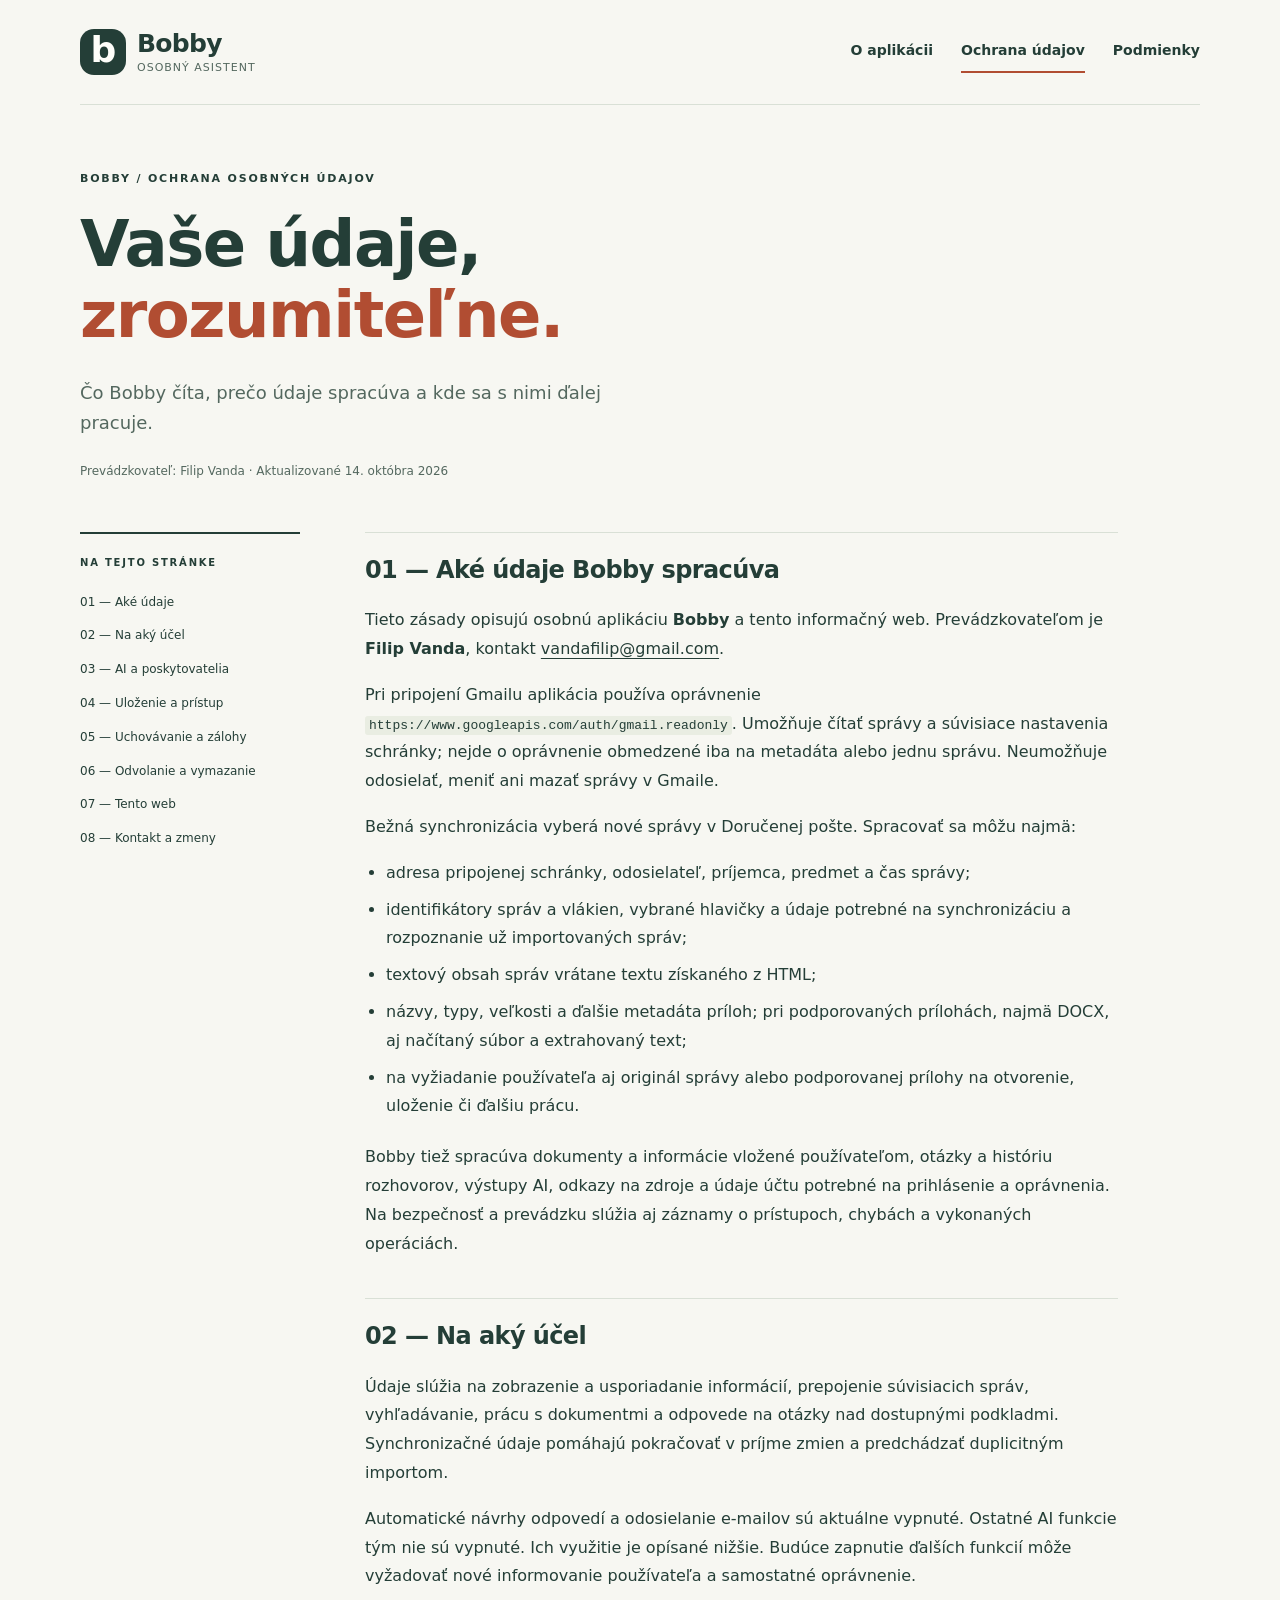
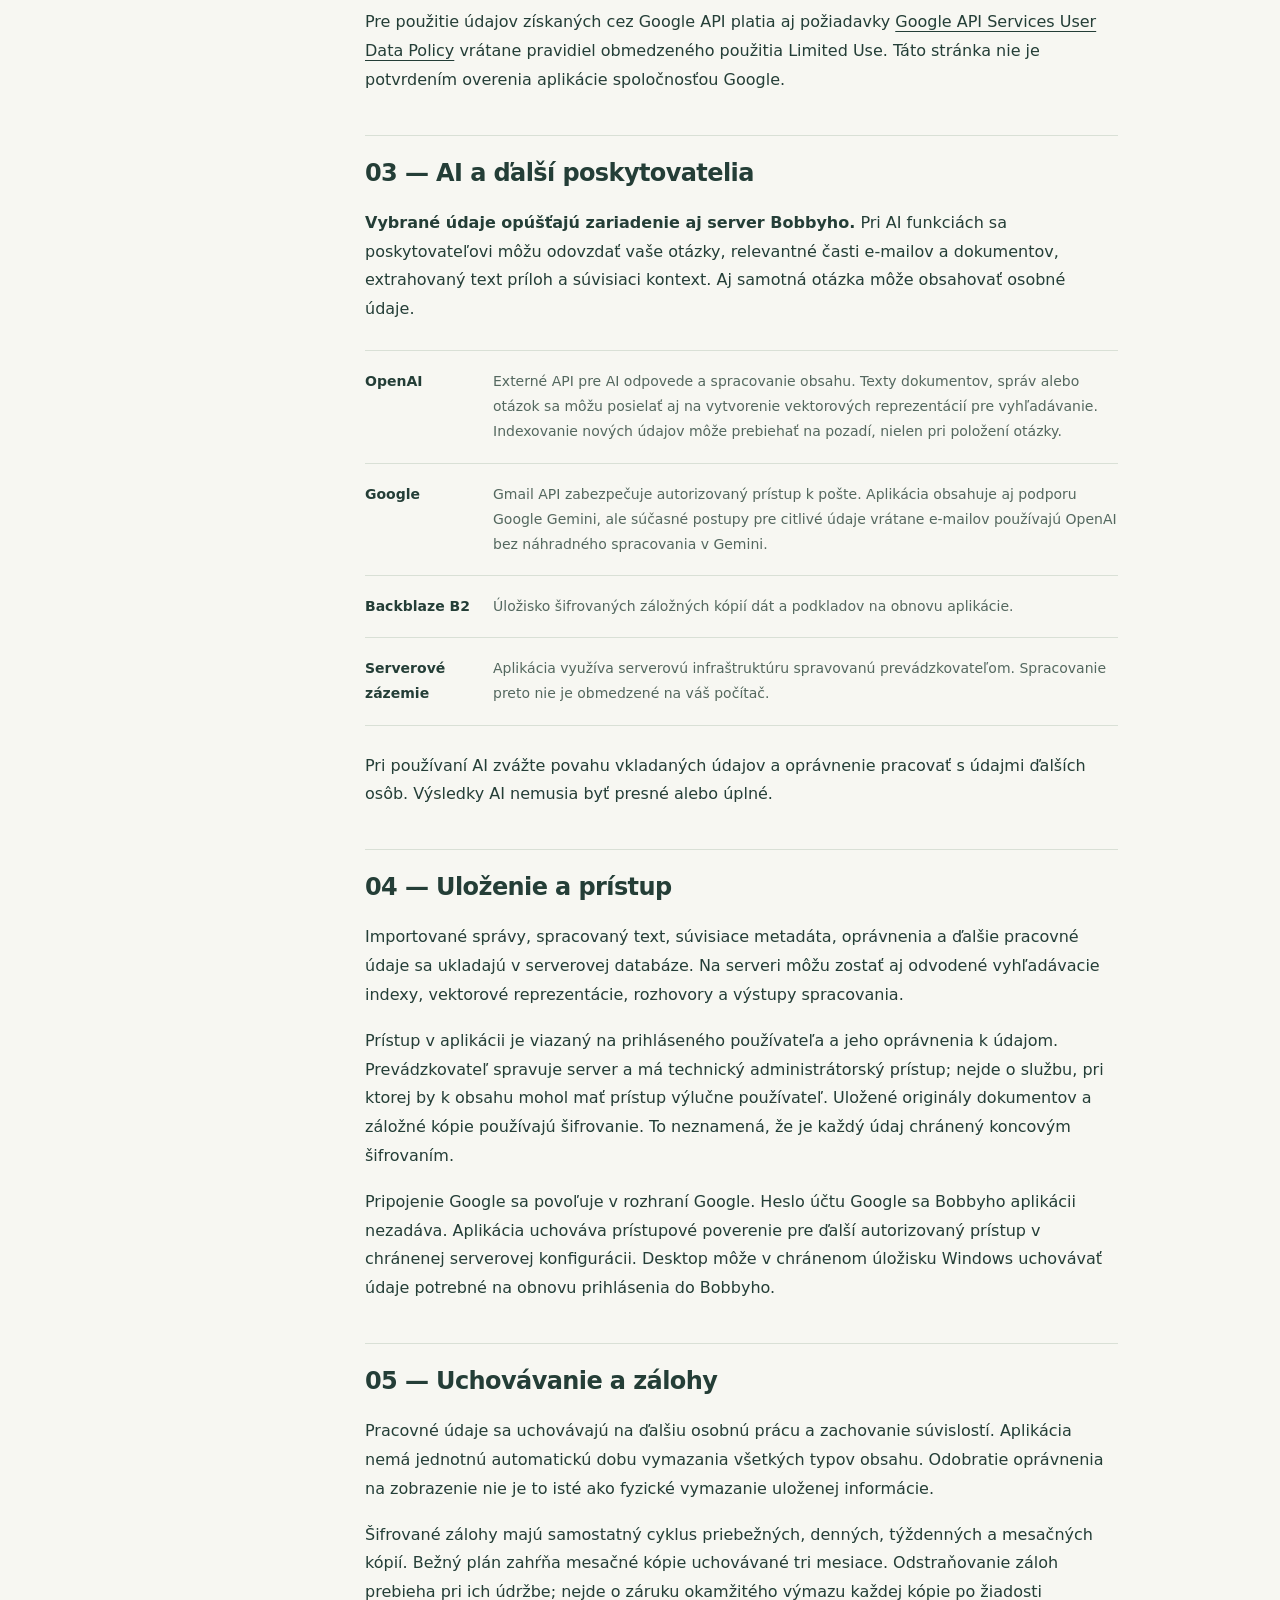
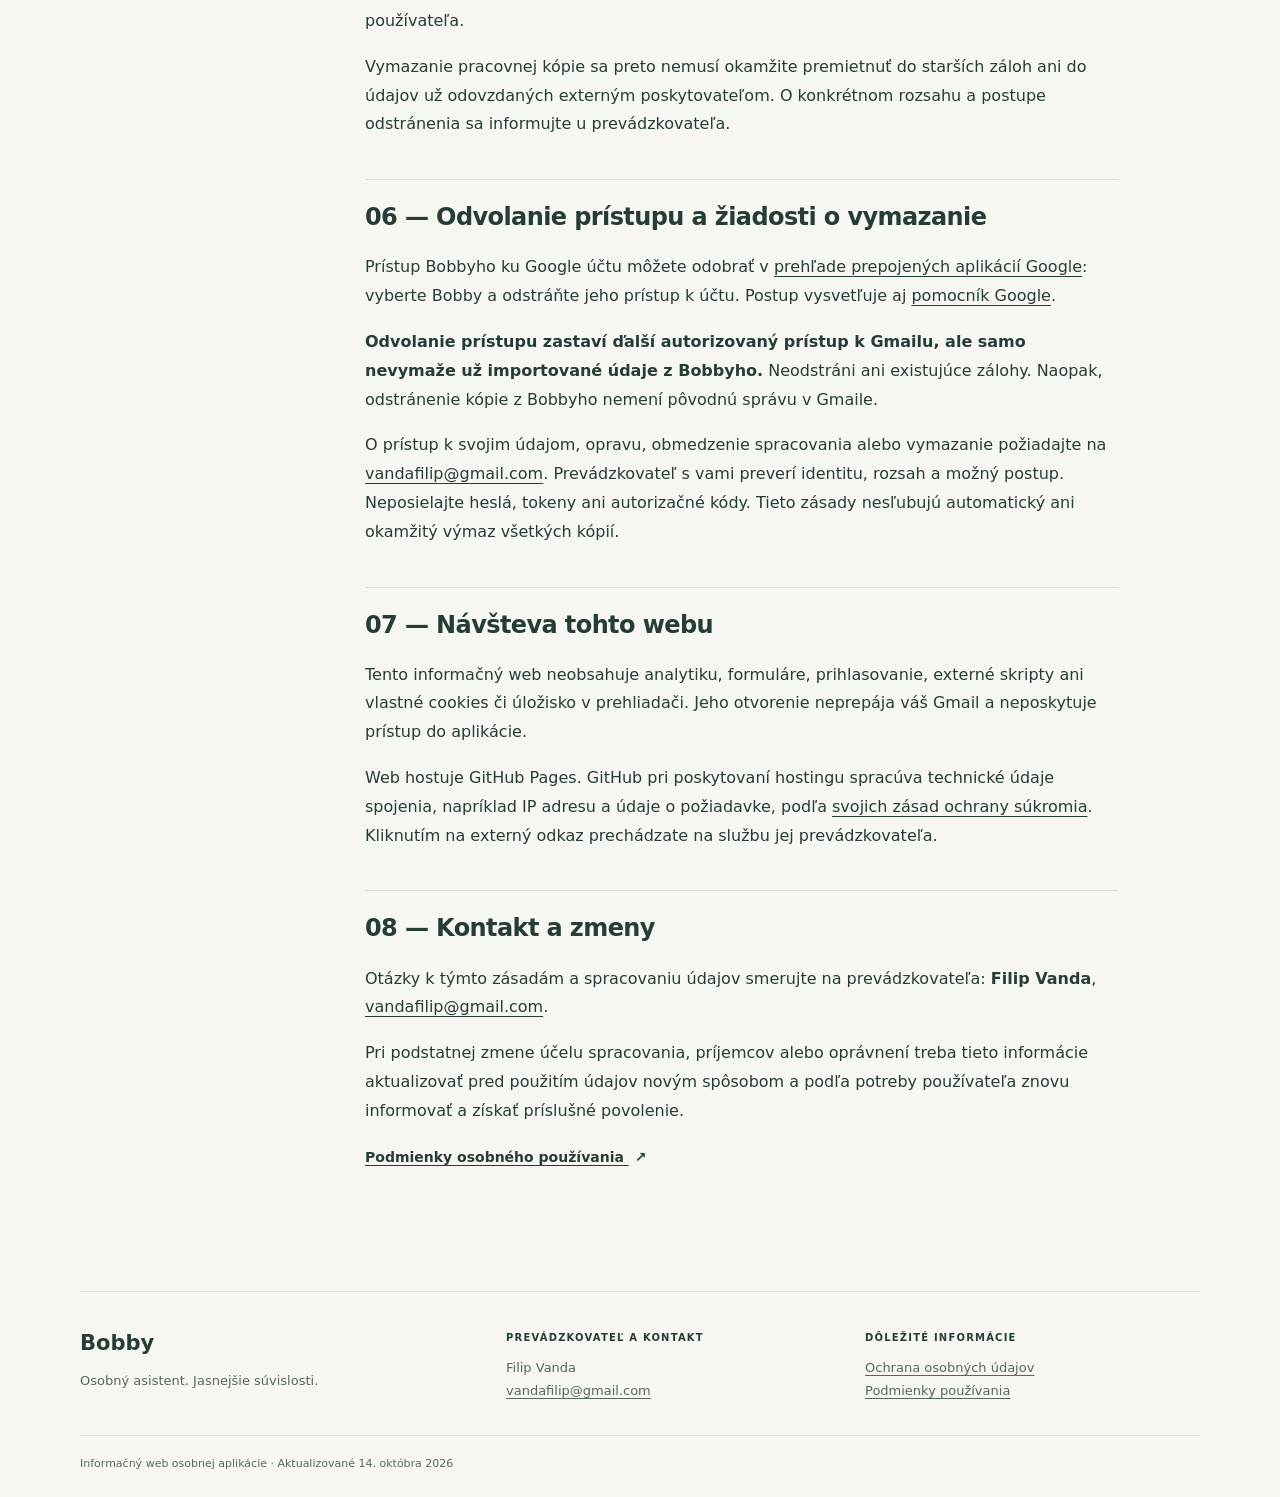
==== privacy.html @ 65a16645 "Add Bobby public information, privacy and personal-use pages" ====
<!doctype html>
<html lang="sk">
<head>
  <meta charset="utf-8">
  <meta name="viewport" content="width=device-width, initial-scale=1">
  <meta name="description" content="Ako Bobby číta Gmail, spracúva obsah a prílohy, využíva AI, ukladá údaje a zálohy a ako možno odvolať prístup alebo požiadať o vymazanie.">
  <meta name="color-scheme" content="light">
  <title>Ochrana osobných údajov | Bobby</title>
  <link rel="canonical" href="https://vandafilip-afk.github.io/privacy.html">
  <link rel="icon" href="data:image/svg+xml,%3Csvg xmlns='http://www.w3.org/2000/svg' viewBox='0 0 64 64'%3E%3Crect width='64' height='64' rx='18' fill='%23263e38'/%3E%3Ctext x='32' y='46' text-anchor='middle' font-family='sans-serif' font-size='44' font-weight='700' fill='%23fff'%3Eb%3C/text%3E%3C/svg%3E">
  <link rel="stylesheet" href="styles.css">
</head>
<body>
  <a class="skip-link" href="#main">Prejsť na obsah</a>
  <header class="site-header wrap">
    <a class="brand" href="index.html" aria-label="Bobby – úvodná stránka"><span class="brand-mark" aria-hidden="true">b</span><span>Bobby<span class="brand-caption">osobný asistent</span></span></a>
    <nav aria-label="Hlavná navigácia"><a href="index.html">O aplikácii</a><a href="privacy.html" aria-current="page">Ochrana údajov</a><a href="terms.html">Podmienky</a></nav>
  </header>
  <main id="main" class="wrap document-main" tabindex="-1">
    <header class="document-header"><p class="eyebrow">Bobby / Ochrana osobných údajov</p><h1>Vaše údaje,<br><span>zrozumiteľne.</span></h1><p class="lead">Čo Bobby číta, prečo údaje spracúva a kde sa s nimi ďalej pracuje.</p><p class="document-meta">Prevádzkovateľ: Filip Vanda · Aktualizované <time datetime="2026-10-14">14. októbra 2026</time></p></header>
    <div class="document-layout">
      <nav class="contents" aria-label="Obsah zásad"><p class="eyebrow">Na tejto stránke</p><a href="#rozsah">01 — Aké údaje</a><a href="#ucel">02 — Na aký účel</a><a href="#ai">03 — AI a poskytovatelia</a><a href="#ulozenie">04 — Uloženie a prístup</a><a href="#uchovavanie">05 — Uchovávanie a zálohy</a><a href="#kontrola">06 — Odvolanie a vymazanie</a><a href="#web">07 — Tento web</a><a href="#kontakt">08 — Kontakt a zmeny</a></nav>
      <div class="document-body">
        <section id="rozsah"><h2>01 — Aké údaje Bobby spracúva</h2><p>Tieto zásady opisujú osobnú aplikáciu <strong>Bobby</strong> a tento informačný web. Prevádzkovateľom je <strong>Filip Vanda</strong>, kontakt <a href="mailto:vandafilip@gmail.com">vandafilip@gmail.com</a>.</p><p>Pri pripojení Gmailu aplikácia používa oprávnenie <code>https://www.googleapis.com/auth/gmail.readonly</code>. Umožňuje čítať správy a súvisiace nastavenia schránky; nejde o oprávnenie obmedzené iba na metadáta alebo jednu správu. Neumožňuje odosielať, meniť ani mazať správy v Gmaile.</p><p>Bežná synchronizácia vyberá nové správy v Doručenej pošte. Spracovať sa môžu najmä:</p><ul><li>adresa pripojenej schránky, odosielateľ, príjemca, predmet a čas správy;</li><li>identifikátory správ a vlákien, vybrané hlavičky a údaje potrebné na synchronizáciu a rozpoznanie už importovaných správ;</li><li>textový obsah správ vrátane textu získaného z HTML;</li><li>názvy, typy, veľkosti a ďalšie metadáta príloh; pri podporovaných prílohách, najmä DOCX, aj načítaný súbor a extrahovaný text;</li><li>na vyžiadanie používateľa aj originál správy alebo podporovanej prílohy na otvorenie, uloženie či ďalšiu prácu.</li></ul><p>Bobby tiež spracúva dokumenty a informácie vložené používateľom, otázky a históriu rozhovorov, výstupy AI, odkazy na zdroje a údaje účtu potrebné na prihlásenie a oprávnenia. Na bezpečnosť a prevádzku slúžia aj záznamy o prístupoch, chybách a vykonaných operáciách.</p></section>
        <section id="ucel"><h2>02 — Na aký účel</h2><p>Údaje slúžia na zobrazenie a usporiadanie informácií, prepojenie súvisiacich správ, vyhľadávanie, prácu s dokumentmi a odpovede na otázky nad dostupnými podkladmi. Synchronizačné údaje pomáhajú pokračovať v príjme zmien a predchádzať duplicitným importom.</p><p>Automatické návrhy odpovedí a odosielanie e-mailov sú aktuálne vypnuté. Ostatné AI funkcie tým nie sú vypnuté. Ich využitie je opísané nižšie. Budúce zapnutie ďalších funkcií môže vyžadovať nové informovanie používateľa a samostatné oprávnenie.</p><p>Pre použitie údajov získaných cez Google API platia aj požiadavky <a href="https://developers.google.com/terms/api-services-user-data-policy">Google API Services User Data Policy</a> vrátane pravidiel obmedzeného použitia <span lang="en">Limited Use</span>. Táto stránka nie je potvrdením overenia aplikácie spoločnosťou Google.</p></section>
        <section id="ai"><h2>03 — AI a ďalší poskytovatelia</h2><p><strong>Vybrané údaje opúšťajú zariadenie aj server Bobbyho.</strong> Pri AI funkciách sa poskytovateľovi môžu odovzdať vaše otázky, relevantné časti e-mailov a dokumentov, extrahovaný text príloh a súvisiaci kontext. Aj samotná otázka môže obsahovať osobné údaje.</p><dl class="provider-list"><div><dt>OpenAI</dt><dd>Externé API pre AI odpovede a spracovanie obsahu. Texty dokumentov, správ alebo otázok sa môžu posielať aj na vytvorenie vektorových reprezentácií pre vyhľadávanie. Indexovanie nových údajov môže prebiehať na pozadí, nielen pri položení otázky.</dd></div><div><dt>Google</dt><dd>Gmail API zabezpečuje autorizovaný prístup k pošte. Aplikácia obsahuje aj podporu Google Gemini, ale súčasné postupy pre citlivé údaje vrátane e-mailov používajú OpenAI bez náhradného spracovania v Gemini.</dd></div><div><dt>Backblaze B2</dt><dd>Úložisko šifrovaných záložných kópií dát a podkladov na obnovu aplikácie.</dd></div><div><dt>Serverové zázemie</dt><dd>Aplikácia využíva serverovú infraštruktúru spravovanú prevádzkovateľom. Spracovanie preto nie je obmedzené na váš počítač.</dd></div></dl><p>Pri používaní AI zvážte povahu vkladaných údajov a oprávnenie pracovať s údajmi ďalších osôb. Výsledky AI nemusia byť presné alebo úplné.</p></section>
        <section id="ulozenie"><h2>04 — Uloženie a prístup</h2><p>Importované správy, spracovaný text, súvisiace metadáta, oprávnenia a ďalšie pracovné údaje sa ukladajú v serverovej databáze. Na serveri môžu zostať aj odvodené vyhľadávacie indexy, vektorové reprezentácie, rozhovory a výstupy spracovania.</p><p>Prístup v aplikácii je viazaný na prihláseného používateľa a jeho oprávnenia k údajom. Prevádzkovateľ spravuje server a má technický administrátorský prístup; nejde o službu, pri ktorej by k obsahu mohol mať prístup výlučne používateľ. Uložené originály dokumentov a záložné kópie používajú šifrovanie. To neznamená, že je každý údaj chránený koncovým šifrovaním.</p><p>Pripojenie Google sa povoľuje v rozhraní Google. Heslo účtu Google sa Bobbyho aplikácii nezadáva. Aplikácia uchováva prístupové poverenie pre ďalší autorizovaný prístup v chránenej serverovej konfigurácii. Desktop môže v chránenom úložisku Windows uchovávať údaje potrebné na obnovu prihlásenia do Bobbyho.</p></section>
        <section id="uchovavanie"><h2>05 — Uchovávanie a zálohy</h2><p>Pracovné údaje sa uchovávajú na ďalšiu osobnú prácu a zachovanie súvislostí. Aplikácia nemá jednotnú automatickú dobu vymazania všetkých typov obsahu. Odobratie oprávnenia na zobrazenie nie je to isté ako fyzické vymazanie uloženej informácie.</p><p>Šifrované zálohy majú samostatný cyklus priebežných, denných, týždenných a mesačných kópií. Bežný plán zahŕňa mesačné kópie uchovávané tri mesiace. Odstraňovanie záloh prebieha pri ich údržbe; nejde o záruku okamžitého výmazu každej kópie po žiadosti používateľa.</p><p>Vymazanie pracovnej kópie sa preto nemusí okamžite premietnuť do starších záloh ani do údajov už odovzdaných externým poskytovateľom. O konkrétnom rozsahu a postupe odstránenia sa informujte u prevádzkovateľa.</p></section>
        <section id="kontrola"><h2>06 — Odvolanie prístupu a žiadosti o vymazanie</h2><p>Prístup Bobbyho ku Google účtu môžete odobrať v <a href="https://myaccount.google.com/connections">prehľade prepojených aplikácií Google</a>: vyberte Bobby a odstráňte jeho prístup k účtu. Postup vysvetľuje aj <a href="https://support.google.com/accounts/answer/13533235?hl=sk">pomocník Google</a>.</p><p><strong>Odvolanie prístupu zastaví ďalší autorizovaný prístup k Gmailu, ale samo nevymaže už importované údaje z Bobbyho.</strong> Neodstráni ani existujúce zálohy. Naopak, odstránenie kópie z Bobbyho nemení pôvodnú správu v Gmaile.</p><p>O prístup k svojim údajom, opravu, obmedzenie spracovania alebo vymazanie požiadajte na <a href="mailto:vandafilip@gmail.com">vandafilip@gmail.com</a>. Prevádzkovateľ s vami preverí identitu, rozsah a možný postup. Neposielajte heslá, tokeny ani autorizačné kódy. Tieto zásady nesľubujú automatický ani okamžitý výmaz všetkých kópií.</p></section>
        <section id="web"><h2>07 — Návšteva tohto webu</h2><p>Tento informačný web neobsahuje analytiku, formuláre, prihlasovanie, externé skripty ani vlastné cookies či úložisko v prehliadači. Jeho otvorenie neprepája váš Gmail a neposkytuje prístup do aplikácie.</p><p>Web hostuje GitHub Pages. GitHub pri poskytovaní hostingu spracúva technické údaje spojenia, napríklad IP adresu a údaje o požiadavke, podľa <a href="https://docs.github.com/en/site-policy/privacy-policies/github-general-privacy-statement">svojich zásad ochrany súkromia</a>. Kliknutím na externý odkaz prechádzate na službu jej prevádzkovateľa.</p></section>
        <section id="kontakt"><h2>08 — Kontakt a zmeny</h2><p>Otázky k týmto zásadám a spracovaniu údajov smerujte na prevádzkovateľa: <strong>Filip Vanda</strong>, <a href="mailto:vandafilip@gmail.com">vandafilip@gmail.com</a>.</p><p>Pri podstatnej zmene účelu spracovania, príjemcov alebo oprávnení treba tieto informácie aktualizovať pred použitím údajov novým spôsobom a podľa potreby používateľa znovu informovať a získať príslušné povolenie.</p><a class="text-link" href="terms.html">Podmienky osobného používania <span aria-hidden="true">↗</span></a></section>
      </div>
    </div>
  </main>
  <footer class="site-footer wrap">
    <div><a class="footer-brand" href="index.html">Bobby</a><p>Osobný asistent. Jasnejšie súvislosti.</p></div>
    <div><span class="footer-label">Prevádzkovateľ a kontakt</span><p>Filip Vanda<br><a href="mailto:vandafilip@gmail.com">vandafilip@gmail.com</a></p></div>
    <div><span class="footer-label">Dôležité informácie</span><p><a href="privacy.html">Ochrana osobných údajov</a><br><a href="terms.html">Podmienky používania</a></p></div>
    <p class="footer-note">Informačný web osobnej aplikácie · Aktualizované <time datetime="2026-10-14">14. októbra 2026</time></p>
  </footer>
</body>
</html>
---- styles.css ----
/* Local stylesheet. No remote resources, fonts or scripts. */
:root { --paper:#f7f7f2; --ink:#243e37; --muted:#54685f; --line:#d9e0d6; --accent:#b14d32; --soft:#edf0e5; --white:#fffefa; }
* { box-sizing:border-box; }
html { scroll-behavior:auto; }
body { margin:0; color:var(--ink); background:var(--paper); font-family:"Segoe UI",system-ui,-apple-system,sans-serif; font-size:17px; line-height:1.65; }
a { color:inherit; text-underline-offset:.22em; }
a:hover { color:var(--accent); }
a:focus-visible { outline:3px solid var(--accent); outline-offset:5px; border-radius:3px; }
.wrap { width:min(1120px,calc(100% - 72px)); margin-inline:auto; }
.skip-link { position:absolute; left:20px; top:-100px; padding:10px 16px; background:var(--ink); color:white; z-index:10; }
.skip-link:focus { top:12px; }
.site-header { display:flex; justify-content:space-between; align-items:center; padding-block:29px; gap:24px; border-bottom:1px solid var(--line); }
.brand { display:flex; align-items:center; gap:11px; text-decoration:none; font-size:25px; font-weight:750; line-height:1.1; letter-spacing:-.7px; }
.brand-mark { display:grid; place-items:center; height:46px; width:46px; flex:none; background:var(--ink); color:var(--white); border-radius:14px; font-size:36px; font-weight:700; padding-bottom:4px; }
.brand-caption { display:block; font-size:11px; font-weight:500; letter-spacing:1px; margin-top:5px; text-transform:uppercase; color:var(--muted); }
.site-header nav { display:flex; gap:28px; flex-wrap:wrap; font-size:14px; font-weight:600; }
.site-header nav a { padding-block:8px; text-decoration:none; border-bottom:2px solid transparent; }
.site-header nav a[aria-current] { border-color:var(--accent); }
.hero { display:grid; grid-template-columns:1.14fr 1fr; gap:74px; padding-block:76px 88px; align-items:center; }
.eyebrow { font-size:11px; font-weight:750; letter-spacing:1.8px; text-transform:uppercase; margin:0 0 21px; }
.small-dot { display:inline-block; width:7px; height:7px; border-radius:50%; background:var(--accent); margin-right:9px; }
h1,h2,h3,p { margin-top:0; }
h1,h2,h3 { line-height:1.12; font-weight:650; letter-spacing:-1.5px; }
h1 { font-size:clamp(2.5rem,5.4vw,4.6rem); margin-bottom:28px; }
h1 span { color:var(--accent); }
.lead { font-size:18px; line-height:1.65; max-width:50ch; color:var(--muted); }
.actions { display:flex; align-items:center; flex-wrap:wrap; gap:20px; margin-block:30px; }
.button { display:inline-flex; align-items:center; gap:18px; padding:13px 20px; border-radius:6px; background:var(--ink); color:var(--white); font-size:14px; font-weight:600; text-decoration:none; }
.button:hover { color:var(--white); background:#365448; }
.text-link { font-size:14px; font-weight:650; }
.text-link span { display:inline-block; margin-left:6px; }
.hero-note { font-size:12px; line-height:1.7; color:var(--muted); margin-bottom:0; }
.overview { background:var(--soft); border:1px solid #e0e6d8; border-radius:22px; padding:30px; box-shadow:0 20px 55px -40px #263e3870; }
.overview-top { display:flex; align-items:center; justify-content:space-between; gap:16px; margin-bottom:28px; }
.overview-top .eyebrow { margin:0; font-size:10px; }
.overview-symbol { font-size:37px; color:var(--accent); line-height:1; }
.flow-card { display:flex; align-items:flex-start; gap:16px; padding:22px 18px; background:var(--white); border:1px solid #dfe5da; border-radius:9px; }
.step-number { border:1px solid var(--line); padding:3px 7px; border-radius:5px; font-size:10px; font-weight:700; flex:none; margin-top:1px; }
.flow-card h2 { font-size:17px; line-height:1.3; margin:0 0 7px; letter-spacing:-.3px; }
.flow-card p { font-size:12px; line-height:1.6; color:var(--muted); margin:0; }
.flow-connector { margin:3px 0 3px 31px; line-height:1.4; font-size:19px; color:#768a7a; }
.accent-card { border-color:#d4a78b; background:#fff7eb; }
.overview-note { margin:25px 0 0; font-size:12px; color:var(--muted); }
.features { padding-block:30px 78px; border-top:1px solid var(--line); }
.section-heading { margin-block:24px 38px; }
.section-heading .eyebrow { margin-bottom:16px; }
h2 { font-size:34px; }
.feature-grid { display:grid; grid-template-columns:repeat(3,minmax(0,1fr)); gap:42px; }
.feature { border-top:1px solid var(--line); padding-top:21px; }
.feature-number { font-size:11px; font-weight:650; letter-spacing:.6px; color:var(--accent); }
.feature h3 { font-size:20px; letter-spacing:-.5px; margin:21px 0 12px; }
.feature p { font-size:15px; color:var(--muted); margin:0; }
.status-note { margin-top:43px; display:flex; align-items:flex-start; gap:14px; padding:22px 25px; background:#eff0e8; border-radius:8px; }
.status-marker { height:8px; width:8px; flex:none; background:var(--accent); border-radius:50%; margin-top:6px; }
.status-note h3 { font-size:14px; letter-spacing:0; margin:0 0 8px; }
.status-note p { font-size:13px; line-height:1.75; color:var(--muted); margin:0; }
.trust-band { background:var(--ink); color:#f6f5e9; padding-block:53px; }
.trust-grid { display:grid; grid-template-columns:1fr 1fr; gap:100px; align-items:center; }
.trust-grid h2 { font-size:38px; margin:0; }
.trust-grid p:not(.eyebrow) { color:#e3e8df; font-size:16px; }
.trust-grid .text-link:hover { color:#f3bd91; }
.next-section { display:grid; grid-template-columns:1.35fr 1fr; gap:100px; padding-block:68px; }
.next-section h2 { font-size:32px; }
.next-section p:not(.eyebrow) { font-size:15px; color:var(--muted); }
.contact-card { align-self:start; padding-left:30px; border-left:1px solid var(--line); }
.contact-card h3 { font-size:22px; letter-spacing:-.6px; }
.contact-card p:not(.eyebrow) { margin-bottom:8px; }
.site-footer { border-top:1px solid var(--line); padding-block:34px 24px; display:grid; grid-template-columns:1.2fr 1fr 1fr; gap:24px; font-size:13px; }
.footer-brand { font-size:21px; font-weight:750; text-decoration:none; }
.site-footer p { color:var(--muted); margin:8px 0 0; line-height:1.8; }
.footer-label { font-size:10px; font-weight:700; text-transform:uppercase; letter-spacing:1.2px; }
.footer-note { grid-column:1/-1; font-size:11px; padding-top:18px; border-top:1px solid var(--line); }
.document-main { padding-block:65px 80px; }
.document-header { max-width:850px; margin-bottom:50px; }
.document-header h1 { font-size:clamp(2.35rem,5vw,4rem); line-height:1.1; }
.document-meta { font-size:12px; color:var(--muted); margin-top:25px; }
.document-layout { display:grid; grid-template-columns:220px minmax(0,1fr); gap:65px; }
.contents { position:sticky; top:28px; align-self:start; display:flex; flex-direction:column; border-top:2px solid var(--ink); padding-top:21px; }
.contents .eyebrow { margin-bottom:14px; font-size:10px; }
.contents a { font-size:12px; text-decoration:none; padding-block:7px; }
.contents a:hover { text-decoration:underline; }
.document-body { max-width:74ch; font-size:16px; line-height:1.8; }
.document-body section { scroll-margin-top:25px; margin-bottom:40px; }
.document-body h2 { font-size:24px; letter-spacing:-.6px; line-height:1.3; padding-top:22px; border-top:1px solid var(--line); margin-bottom:20px; }
.document-body p { margin-bottom:17px; }
.document-body ul { padding-left:21px; margin-block:0 22px; }
.document-body li { margin-block:8px; }
code { font:13px/1.7 ui-monospace,Consolas,monospace; padding:2px 4px; background:#e9ede2; border-radius:3px; overflow-wrap:anywhere; }
.provider-list { margin:26px 0; }
.provider-list > div { display:grid; grid-template-columns:110px minmax(0,1fr); gap:18px; padding-block:18px; border-top:1px solid var(--line); }
.provider-list > div:last-child { border-bottom:1px solid var(--line); }
.provider-list dt { font-weight:650; font-size:14px; }
.provider-list dd { margin:0; color:var(--muted); font-size:14px; }
.terms-body { max-width:760px; }
@media (max-width:900px) {
 .wrap { width:calc(100% - 48px); } .hero { gap:32px; padding-block:55px; } .overview { padding:23px; }
 .flow-card { padding:18px 14px; gap:10px; } .flow-card h2 { font-size:15px; } .actions { gap:15px; }
 .hero .button { font-size:12px; padding:12px 14px; gap:10px; } .hero .text-link { font-size:12px; }
 .feature-grid { gap:25px; } .trust-grid,.next-section { gap:45px; } .document-layout { grid-template-columns:190px minmax(0,1fr); gap:35px; }
}
@media (max-width:680px) {
 body { font-size:16px; } .wrap { width:calc(100% - 40px); } .site-header { align-items:flex-start; flex-direction:column; gap:19px; padding-block:22px 13px; }
 .brand { font-size:23px; } .brand-mark { height:40px; width:40px; font-size:32px; border-radius:11px; }
 .brand-caption { font-size:10px; } .site-header nav { gap:24px; font-size:12px; } .site-header nav a { padding-block:5px; }
 .hero { grid-template-columns:1fr; gap:35px; padding-block:38px 46px; } h1 { font-size:clamp(2.45rem,9.7vw,3.2rem); letter-spacing:-1.6px; }
 .lead { font-size:16px; } .hero .button { font-size:13px; } .hero .text-link { font-size:13px; } .eyebrow { font-size:10px; letter-spacing:1.5px; }
 .overview { border-radius:15px; padding:23px; } .overview-top { margin-bottom:22px; } .flow-card h2 { font-size:16px; }
 .flow-card { padding:18px 15px; gap:13px; } .overview-note { margin-top:19px; }
 .features { padding-block:14px 42px; } .section-heading { margin-block:22px 28px; } h2,.section-heading h2 { font-size:28px; }
 .feature-grid { grid-template-columns:1fr; gap:28px; } .feature h3 { margin-top:13px; font-size:21px; } .feature p { max-width:52ch; }
 .status-note { padding:20px; margin-top:32px; } .trust-band { padding-block:36px; } .trust-grid { grid-template-columns:1fr; gap:24px; }
 .trust-grid h2 { font-size:32px; } .trust-grid .eyebrow { margin-bottom:15px; }
 .next-section { grid-template-columns:1fr; gap:30px; padding-block:40px; } .next-section h2 { font-size:28px; }
 .contact-card { padding:25px 0 0; border-left:0; border-top:1px solid var(--line); } .site-footer { grid-template-columns:1fr; gap:22px; padding-top:28px; }
 .footer-note { margin-top:0; } .document-main { padding-block:38px 48px; } .document-header { margin-bottom:30px; }
 .document-header h1 { font-size:clamp(2.2rem,8.8vw,3rem); letter-spacing:-1.1px; } .document-meta { font-size:11px; }
 .document-layout { grid-template-columns:1fr; gap:30px; } .contents { position:static; padding-top:17px; }
 .contents a { font-size:13px; padding-block:5px; } .document-body { font-size:15px; line-height:1.8; }
 .document-body h2 { font-size:23px; } .document-body section { margin-bottom:32px; }
 .provider-list > div { grid-template-columns:1fr; gap:6px; } .provider-list dt { font-size:15px; }
}
@media print { .site-header nav,.contents,.skip-link,.actions { display:none; } body { background:white; color:black; } .wrap { width:100%; } .document-layout { display:block; } .site-footer { break-inside:avoid; } }
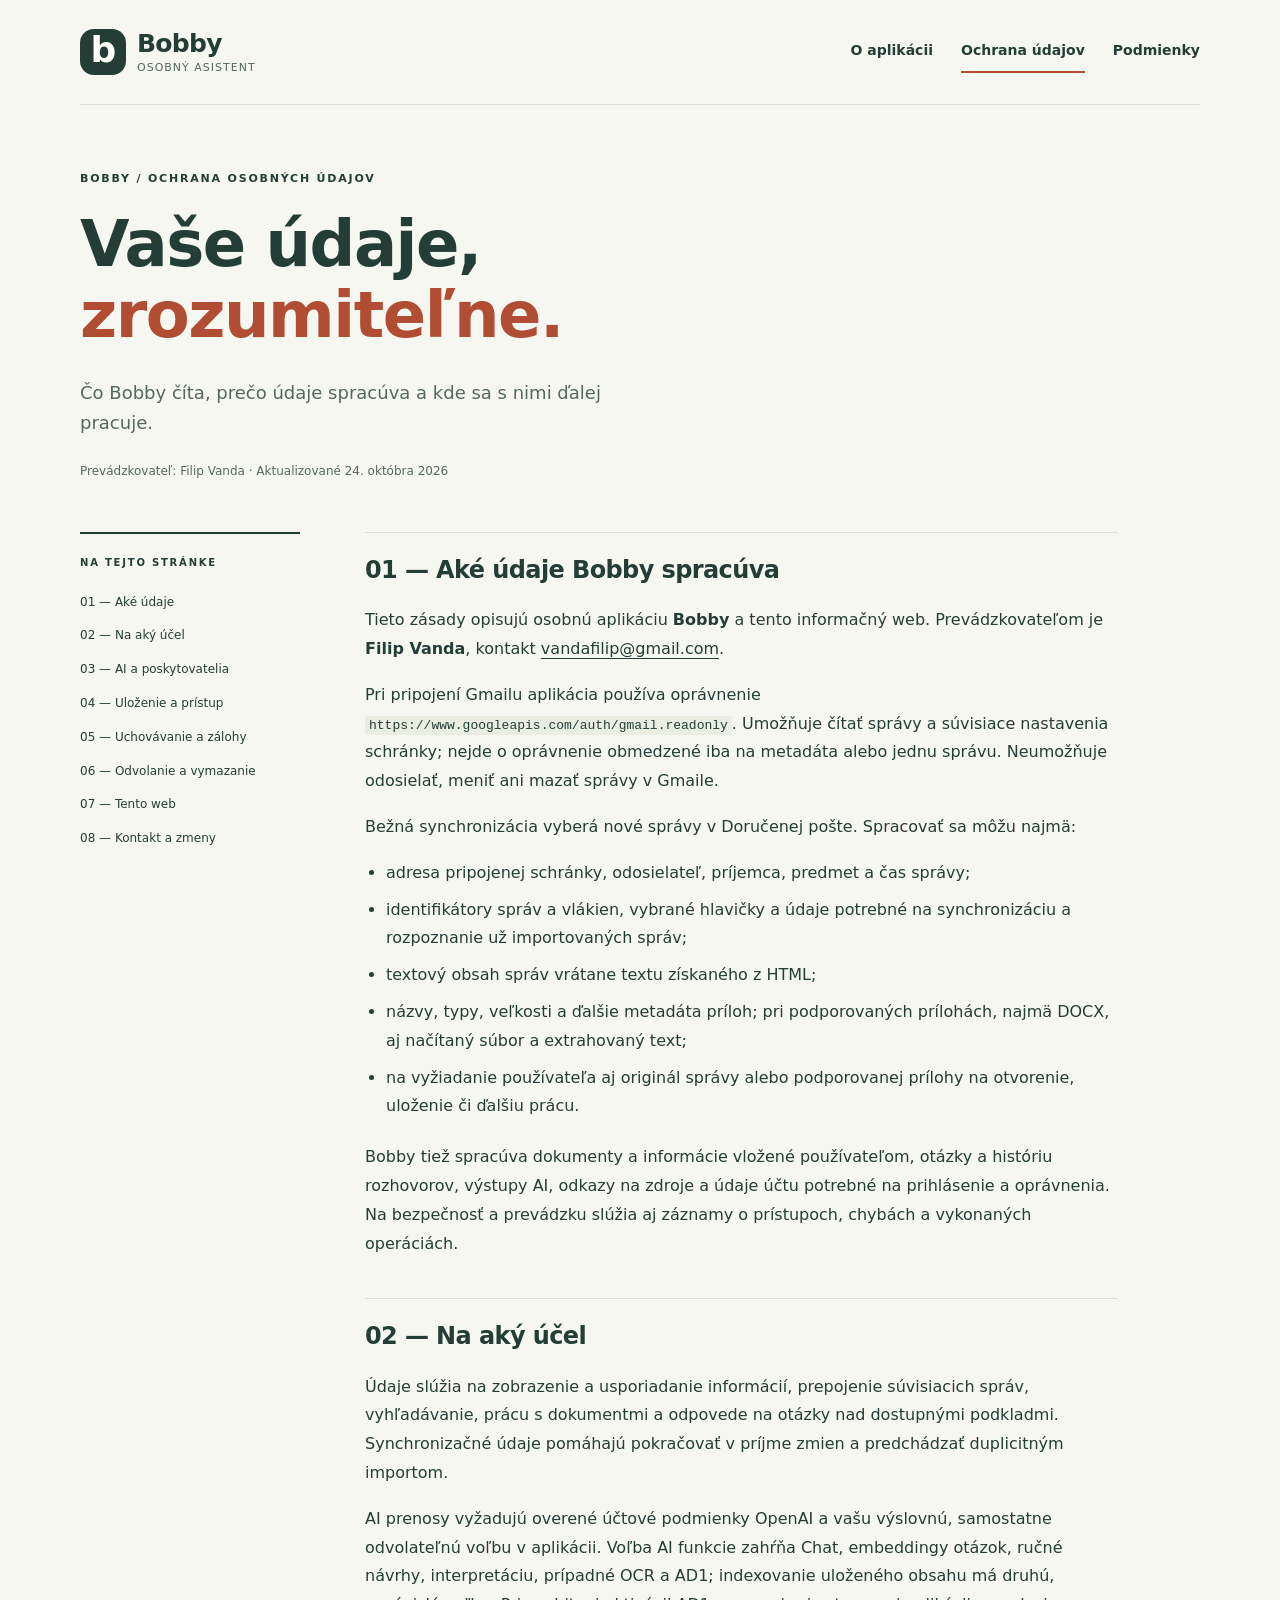
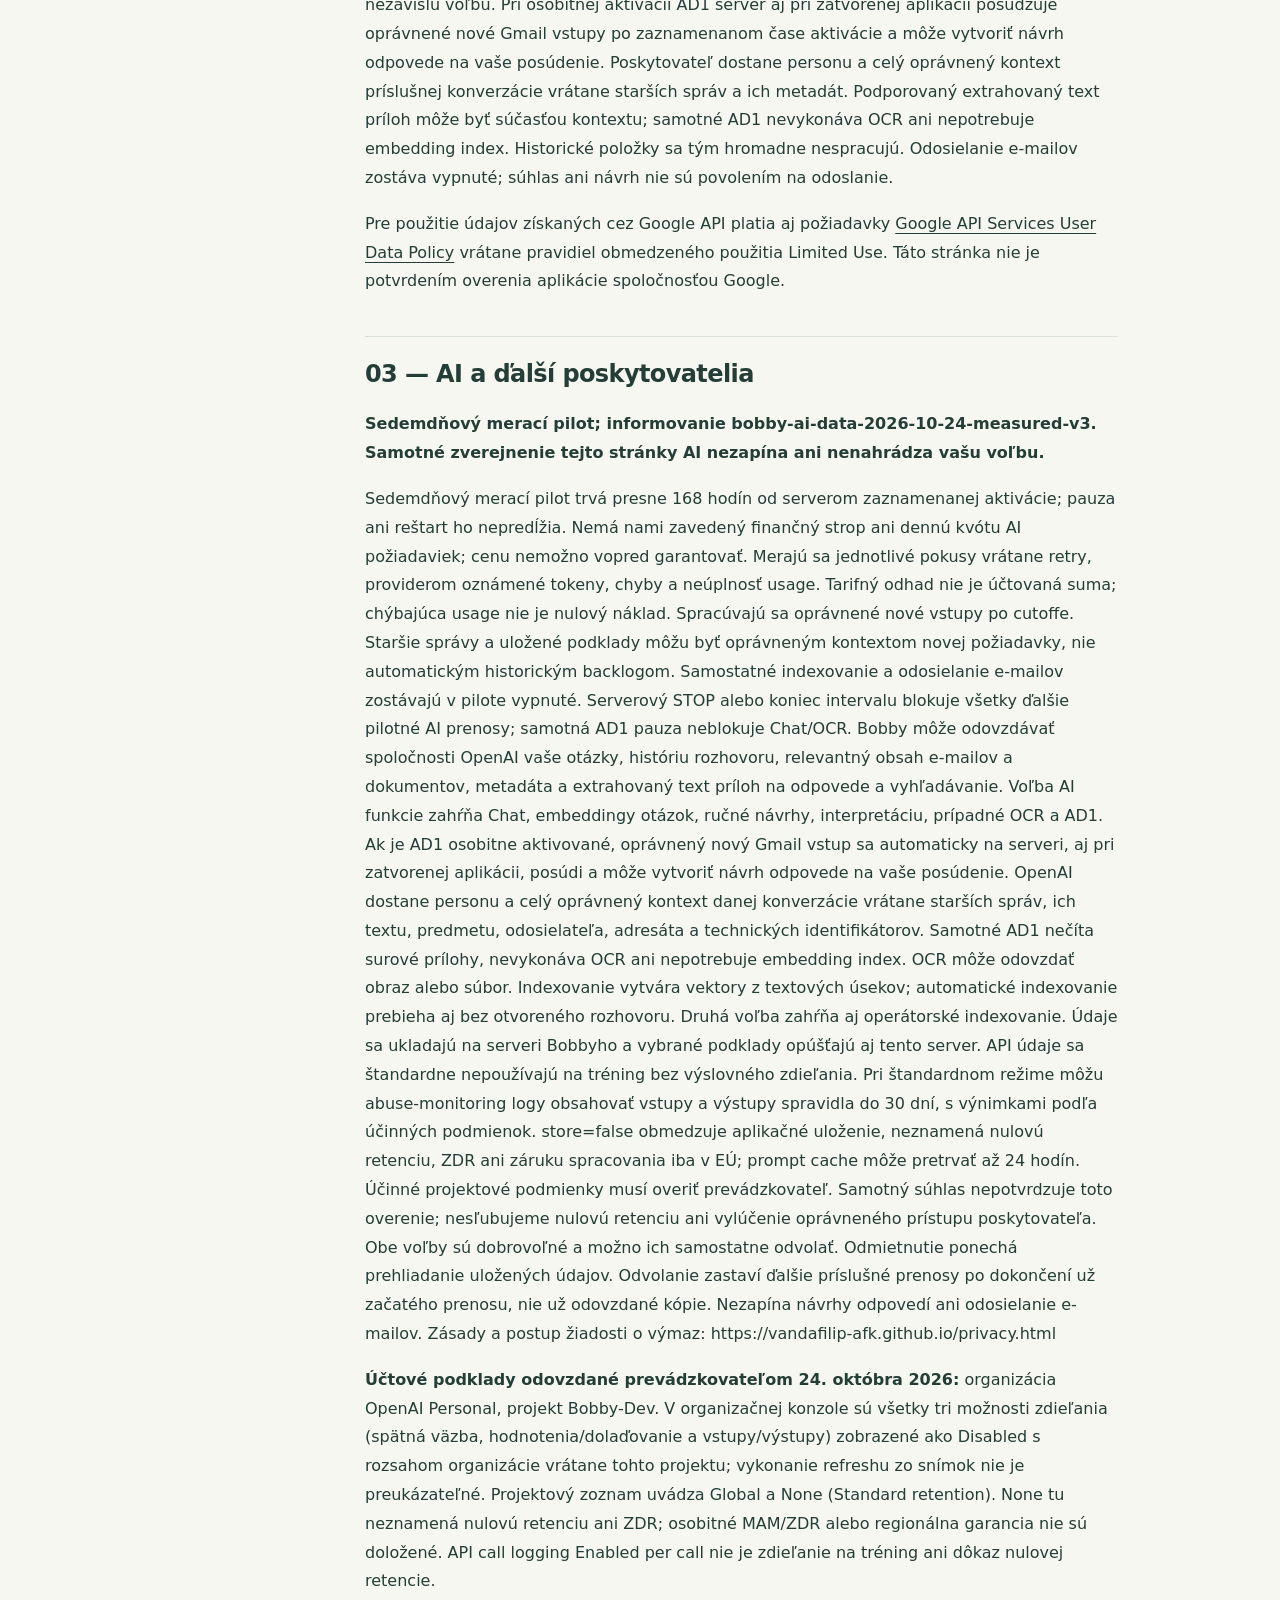
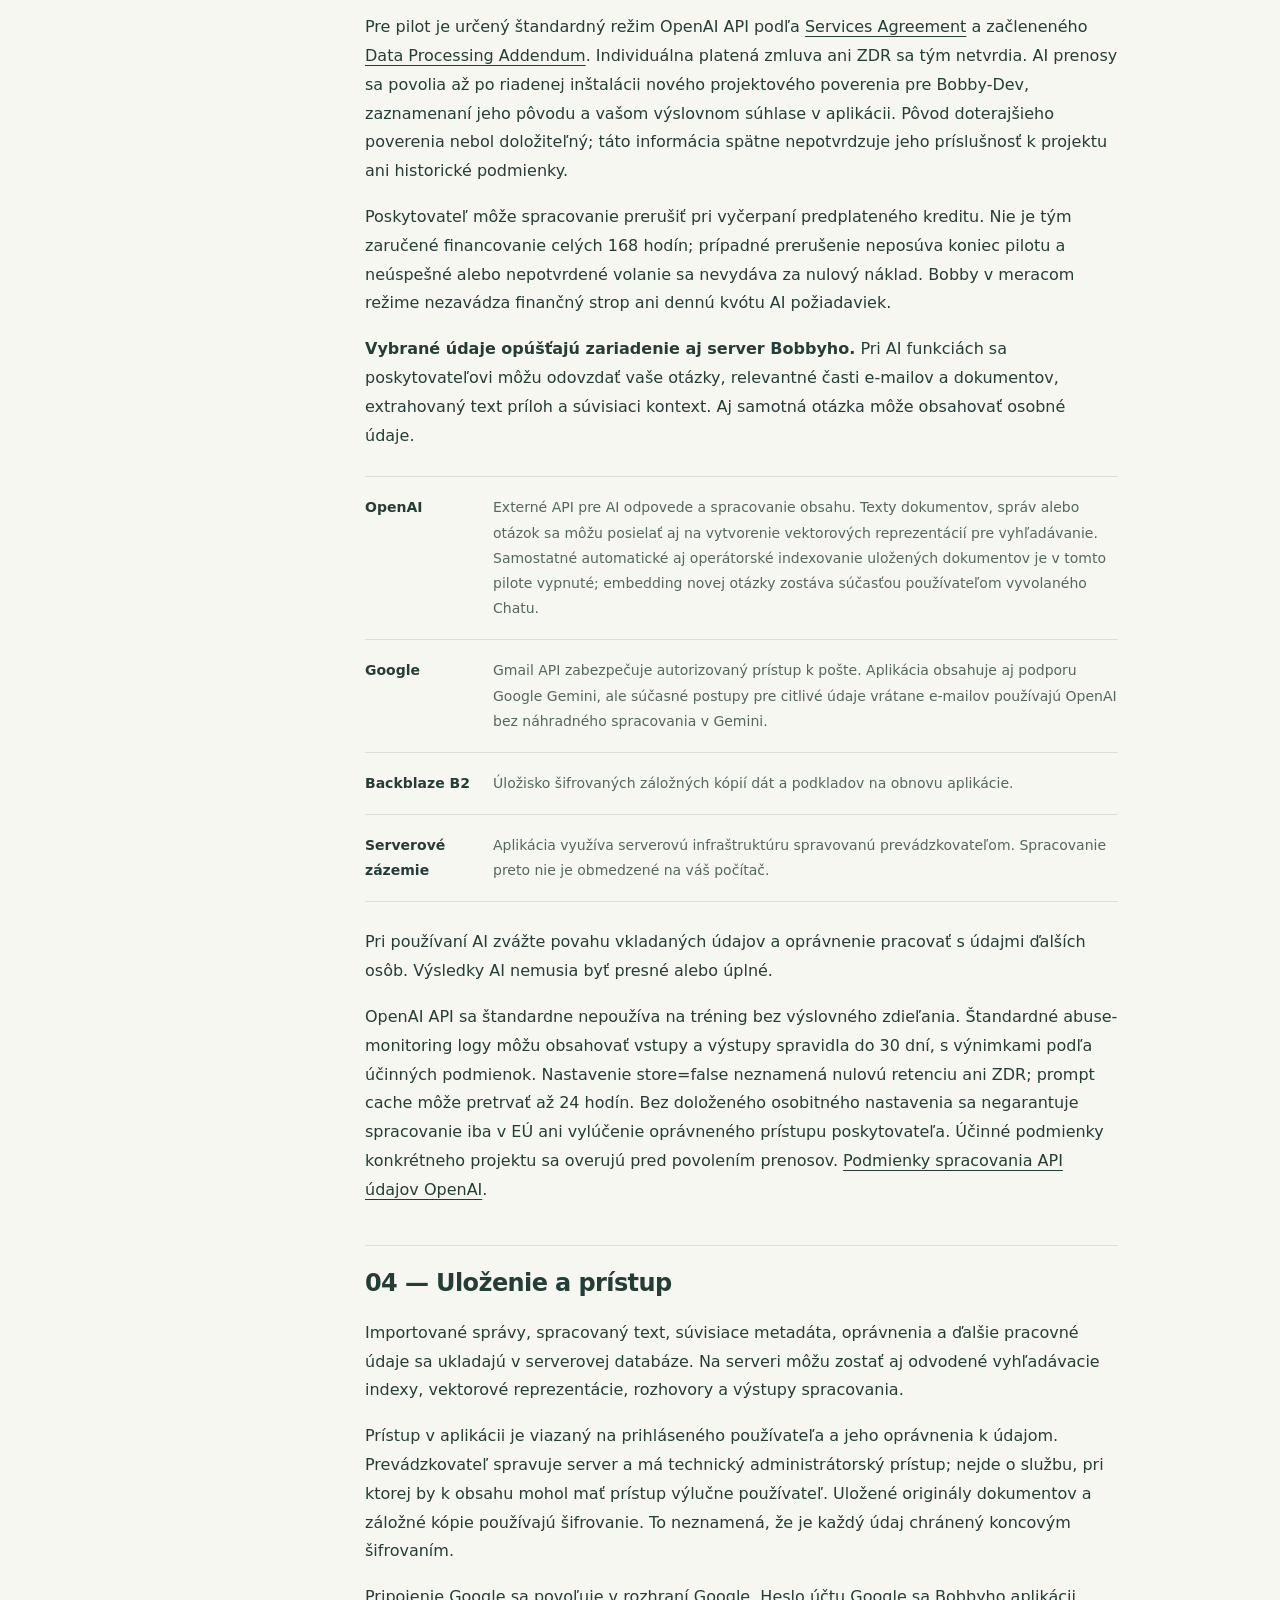
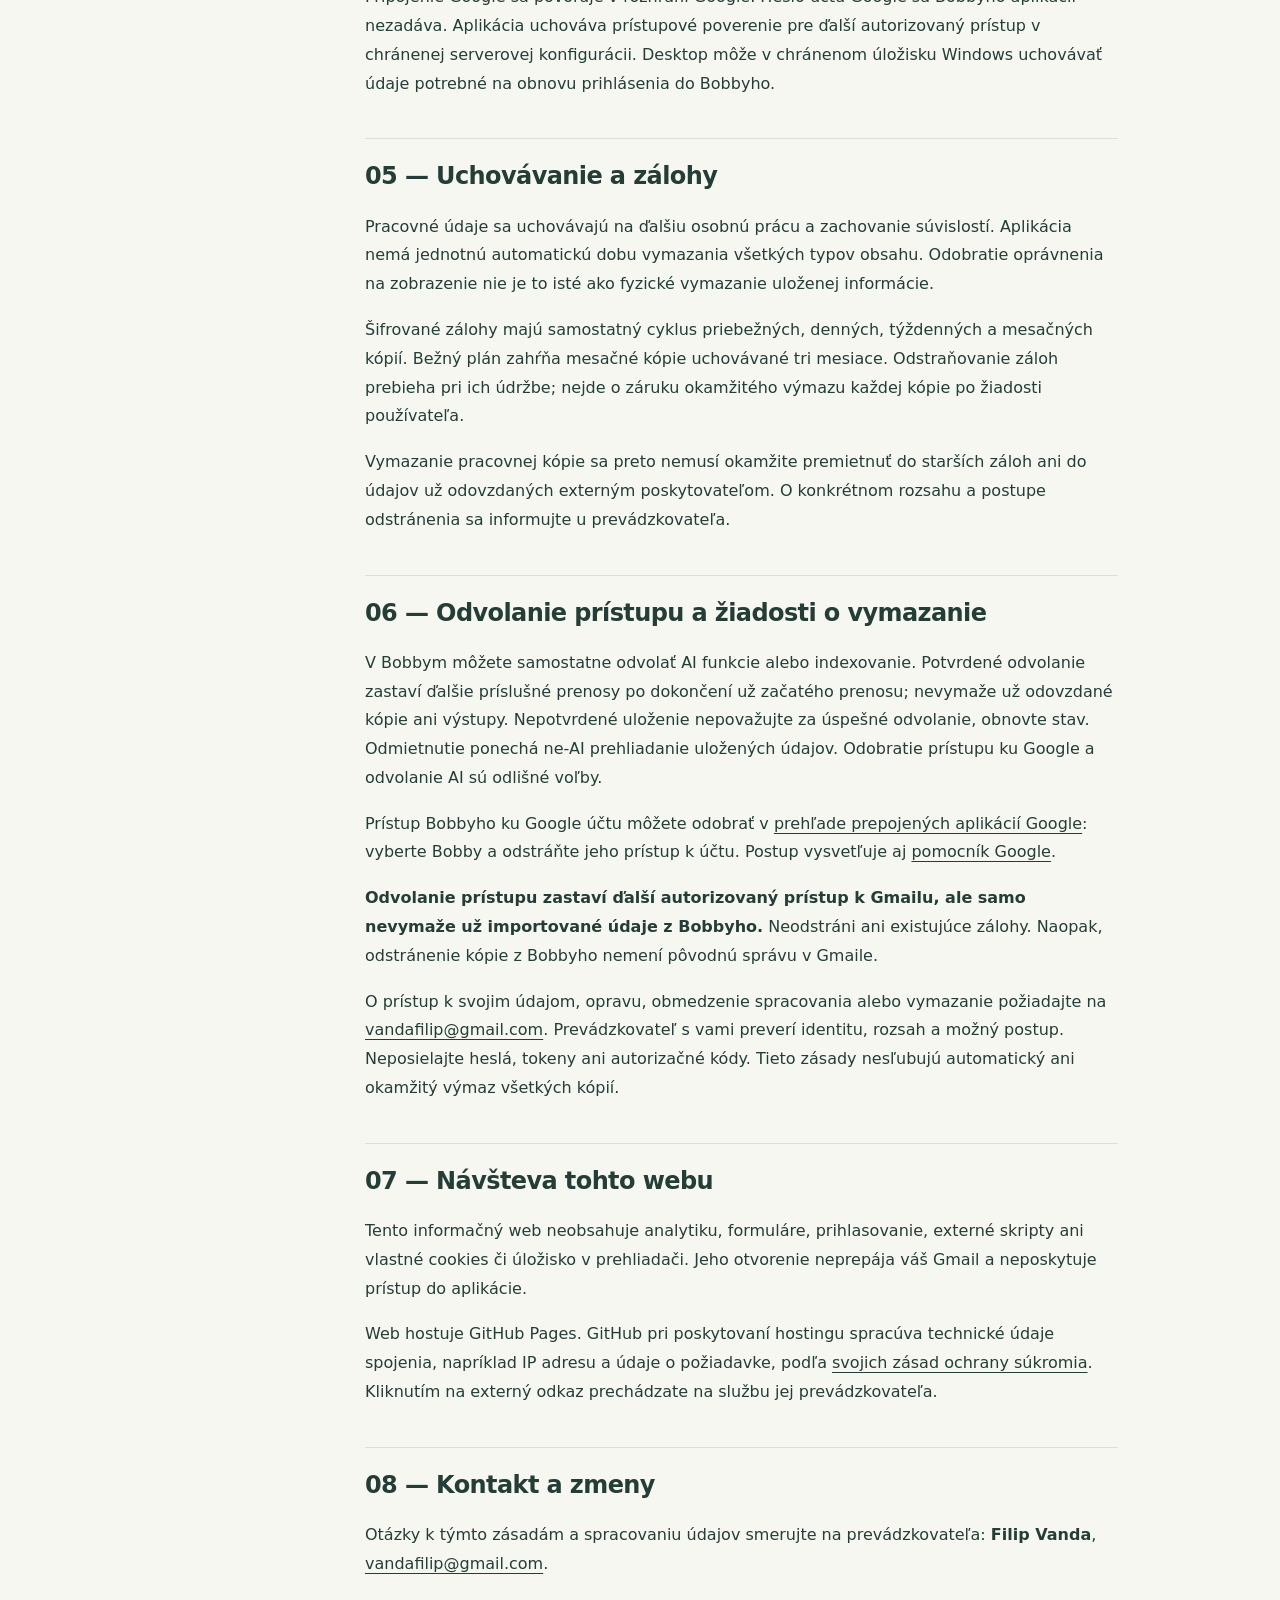
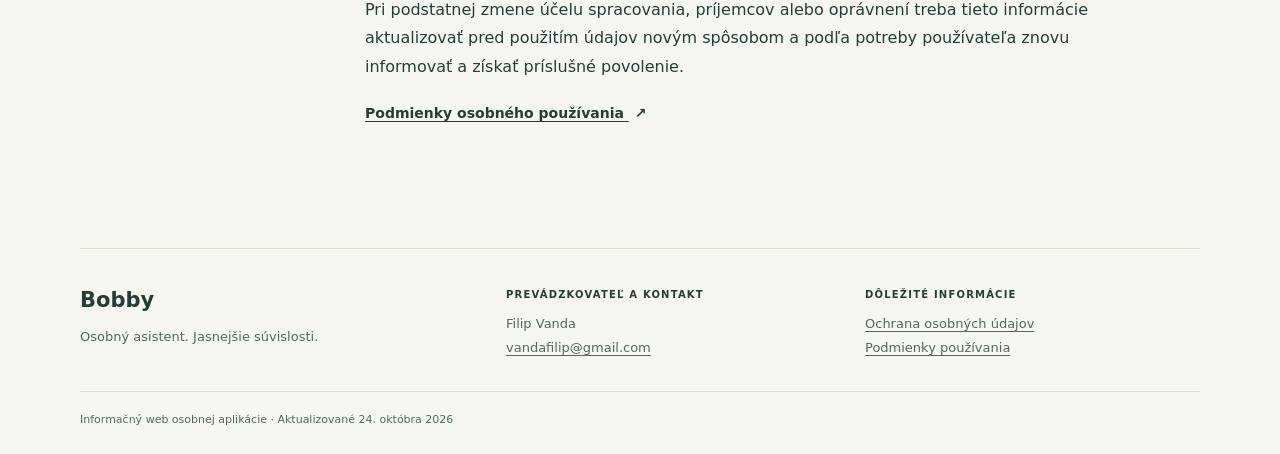
==== commit 16c32c75: "docs: publish Bobby measured seven-day AI pilot disclosure" ====
--- a/privacy.html
+++ b/privacy.html
@@ -17,16 +17,16 @@
     <nav aria-label="Hlavná navigácia"><a href="index.html">O aplikácii</a><a href="privacy.html" aria-current="page">Ochrana údajov</a><a href="terms.html">Podmienky</a></nav>
   </header>
   <main id="main" class="wrap document-main" tabindex="-1">
-    <header class="document-header"><p class="eyebrow">Bobby / Ochrana osobných údajov</p><h1>Vaše údaje,<br><span>zrozumiteľne.</span></h1><p class="lead">Čo Bobby číta, prečo údaje spracúva a kde sa s nimi ďalej pracuje.</p><p class="document-meta">Prevádzkovateľ: Filip Vanda · Aktualizované <time datetime="2026-10-14">14. októbra 2026</time></p></header>
+    <header class="document-header"><p class="eyebrow">Bobby / Ochrana osobných údajov</p><h1>Vaše údaje,<br><span>zrozumiteľne.</span></h1><p class="lead">Čo Bobby číta, prečo údaje spracúva a kde sa s nimi ďalej pracuje.</p><p class="document-meta">Prevádzkovateľ: Filip Vanda · Aktualizované <time datetime="2026-10-24">24. októbra 2026</time></p></header>
     <div class="document-layout">
       <nav class="contents" aria-label="Obsah zásad"><p class="eyebrow">Na tejto stránke</p><a href="#rozsah">01 — Aké údaje</a><a href="#ucel">02 — Na aký účel</a><a href="#ai">03 — AI a poskytovatelia</a><a href="#ulozenie">04 — Uloženie a prístup</a><a href="#uchovavanie">05 — Uchovávanie a zálohy</a><a href="#kontrola">06 — Odvolanie a vymazanie</a><a href="#web">07 — Tento web</a><a href="#kontakt">08 — Kontakt a zmeny</a></nav>
       <div class="document-body">
         <section id="rozsah"><h2>01 — Aké údaje Bobby spracúva</h2><p>Tieto zásady opisujú osobnú aplikáciu <strong>Bobby</strong> a tento informačný web. Prevádzkovateľom je <strong>Filip Vanda</strong>, kontakt <a href="mailto:vandafilip@gmail.com">vandafilip@gmail.com</a>.</p><p>Pri pripojení Gmailu aplikácia používa oprávnenie <code>https://www.googleapis.com/auth/gmail.readonly</code>. Umožňuje čítať správy a súvisiace nastavenia schránky; nejde o oprávnenie obmedzené iba na metadáta alebo jednu správu. Neumožňuje odosielať, meniť ani mazať správy v Gmaile.</p><p>Bežná synchronizácia vyberá nové správy v Doručenej pošte. Spracovať sa môžu najmä:</p><ul><li>adresa pripojenej schránky, odosielateľ, príjemca, predmet a čas správy;</li><li>identifikátory správ a vlákien, vybrané hlavičky a údaje potrebné na synchronizáciu a rozpoznanie už importovaných správ;</li><li>textový obsah správ vrátane textu získaného z HTML;</li><li>názvy, typy, veľkosti a ďalšie metadáta príloh; pri podporovaných prílohách, najmä DOCX, aj načítaný súbor a extrahovaný text;</li><li>na vyžiadanie používateľa aj originál správy alebo podporovanej prílohy na otvorenie, uloženie či ďalšiu prácu.</li></ul><p>Bobby tiež spracúva dokumenty a informácie vložené používateľom, otázky a históriu rozhovorov, výstupy AI, odkazy na zdroje a údaje účtu potrebné na prihlásenie a oprávnenia. Na bezpečnosť a prevádzku slúžia aj záznamy o prístupoch, chybách a vykonaných operáciách.</p></section>
-        <section id="ucel"><h2>02 — Na aký účel</h2><p>Údaje slúžia na zobrazenie a usporiadanie informácií, prepojenie súvisiacich správ, vyhľadávanie, prácu s dokumentmi a odpovede na otázky nad dostupnými podkladmi. Synchronizačné údaje pomáhajú pokračovať v príjme zmien a predchádzať duplicitným importom.</p><p>Automatické návrhy odpovedí a odosielanie e-mailov sú aktuálne vypnuté. Ostatné AI funkcie tým nie sú vypnuté. Ich využitie je opísané nižšie. Budúce zapnutie ďalších funkcií môže vyžadovať nové informovanie používateľa a samostatné oprávnenie.</p><p>Pre použitie údajov získaných cez Google API platia aj požiadavky <a href="https://developers.google.com/terms/api-services-user-data-policy">Google API Services User Data Policy</a> vrátane pravidiel obmedzeného použitia <span lang="en">Limited Use</span>. Táto stránka nie je potvrdením overenia aplikácie spoločnosťou Google.</p></section>
-        <section id="ai"><h2>03 — AI a ďalší poskytovatelia</h2><p><strong>Vybrané údaje opúšťajú zariadenie aj server Bobbyho.</strong> Pri AI funkciách sa poskytovateľovi môžu odovzdať vaše otázky, relevantné časti e-mailov a dokumentov, extrahovaný text príloh a súvisiaci kontext. Aj samotná otázka môže obsahovať osobné údaje.</p><dl class="provider-list"><div><dt>OpenAI</dt><dd>Externé API pre AI odpovede a spracovanie obsahu. Texty dokumentov, správ alebo otázok sa môžu posielať aj na vytvorenie vektorových reprezentácií pre vyhľadávanie. Indexovanie nových údajov môže prebiehať na pozadí, nielen pri položení otázky.</dd></div><div><dt>Google</dt><dd>Gmail API zabezpečuje autorizovaný prístup k pošte. Aplikácia obsahuje aj podporu Google Gemini, ale súčasné postupy pre citlivé údaje vrátane e-mailov používajú OpenAI bez náhradného spracovania v Gemini.</dd></div><div><dt>Backblaze B2</dt><dd>Úložisko šifrovaných záložných kópií dát a podkladov na obnovu aplikácie.</dd></div><div><dt>Serverové zázemie</dt><dd>Aplikácia využíva serverovú infraštruktúru spravovanú prevádzkovateľom. Spracovanie preto nie je obmedzené na váš počítač.</dd></div></dl><p>Pri používaní AI zvážte povahu vkladaných údajov a oprávnenie pracovať s údajmi ďalších osôb. Výsledky AI nemusia byť presné alebo úplné.</p></section>
+        <section id="ucel"><h2>02 — Na aký účel</h2><p>Údaje slúžia na zobrazenie a usporiadanie informácií, prepojenie súvisiacich správ, vyhľadávanie, prácu s dokumentmi a odpovede na otázky nad dostupnými podkladmi. Synchronizačné údaje pomáhajú pokračovať v príjme zmien a predchádzať duplicitným importom.</p><p>AI prenosy vyžadujú overené účtové podmienky OpenAI a vašu výslovnú, samostatne odvolateľnú voľbu v aplikácii. Voľba AI funkcie zahŕňa Chat, embeddingy otázok, ručné návrhy, interpretáciu, prípadné OCR a AD1; indexovanie uloženého obsahu má druhú, nezávislú voľbu. Pri osobitnej aktivácii AD1 server aj pri zatvorenej aplikácii posudzuje oprávnené nové Gmail vstupy po zaznamenanom čase aktivácie a môže vytvoriť návrh odpovede na vaše posúdenie. Poskytovateľ dostane personu a celý oprávnený kontext príslušnej konverzácie vrátane starších správ a ich metadát. Podporovaný extrahovaný text príloh môže byť súčasťou kontextu; samotné AD1 nevykonáva OCR ani nepotrebuje embedding index. Historické položky sa tým hromadne nespracujú. Odosielanie e-mailov zostáva vypnuté; súhlas ani návrh nie sú povolením na odoslanie.</p><p>Pre použitie údajov získaných cez Google API platia aj požiadavky <a href="https://developers.google.com/terms/api-services-user-data-policy">Google API Services User Data Policy</a> vrátane pravidiel obmedzeného použitia <span lang="en">Limited Use</span>. Táto stránka nie je potvrdením overenia aplikácie spoločnosťou Google.</p></section>
+        <section id="ai"><h2>03 — AI a ďalší poskytovatelia</h2><p><strong>Sedemdňový merací pilot; informovanie bobby-ai-data-2026-10-24-measured-v3. Samotné zverejnenie tejto stránky AI nezapína ani nenahrádza vašu voľbu.</strong></p><p>Sedemdňov&#253; merac&#237; pilot trv&#225; presne 168 hod&#237;n od serverom zaznamenanej aktiv&#225;cie; pauza ani reštart ho nepredĺžia. Nem&#225; nami zaveden&#253; finančn&#253; strop ani denn&#250; kv&#243;tu AI požiadaviek; cenu nemožno vopred garantovať. Meraj&#250; sa jednotliv&#233; pokusy vr&#225;tane retry, providerom ozn&#225;men&#233; tokeny, chyby a ne&#250;plnosť usage. Tarifn&#253; odhad nie je &#250;čtovan&#225; suma; ch&#253;baj&#250;ca usage nie je nulov&#253; n&#225;klad. Sprac&#250;vaj&#250; sa opr&#225;vnen&#233; nov&#233; vstupy po cutoffe. Staršie spr&#225;vy a uložen&#233; podklady m&#244;žu byť opr&#225;vnen&#253;m kontextom novej požiadavky, nie automatick&#253;m historick&#253;m backlogom. Samostatn&#233; indexovanie a odosielanie e-mailov zost&#225;vaj&#250; v pilote vypnut&#233;. Serverov&#253; STOP alebo koniec intervalu blokuje všetky ďalšie pilotn&#233; AI prenosy; samotn&#225; AD1 pauza neblokuje Chat/OCR. Bobby m&#244;že odovzd&#225;vať spoločnosti OpenAI vaše ot&#225;zky, hist&#243;riu rozhovoru, relevantn&#253; obsah e-mailov a dokumentov, metad&#225;ta a extrahovan&#253; text pr&#237;loh na odpovede a vyhľad&#225;vanie. Voľba AI funkcie zahŕňa Chat, embeddingy ot&#225;zok, ručn&#233; n&#225;vrhy, interpret&#225;ciu, pr&#237;padn&#233; OCR a AD1. Ak je AD1 osobitne aktivovan&#233;, opr&#225;vnen&#253; nov&#253; Gmail vstup sa automaticky na serveri, aj pri zatvorenej aplik&#225;cii, pos&#250;di a m&#244;že vytvoriť n&#225;vrh odpovede na vaše pos&#250;denie. OpenAI dostane personu a cel&#253; opr&#225;vnen&#253; kontext danej konverz&#225;cie vr&#225;tane starš&#237;ch spr&#225;v, ich textu, predmetu, odosielateľa, adres&#225;ta a technick&#253;ch identifik&#225;torov. Samotn&#233; AD1 neč&#237;ta surov&#233; pr&#237;lohy, nevykon&#225;va OCR ani nepotrebuje embedding index. OCR m&#244;že odovzdať obraz alebo s&#250;bor. Indexovanie vytv&#225;ra vektory z textov&#253;ch &#250;sekov; automatick&#233; indexovanie prebieha aj bez otvoren&#233;ho rozhovoru. Druh&#225; voľba zahŕňa aj oper&#225;torsk&#233; indexovanie. &#218;daje sa ukladaj&#250; na serveri Bobbyho a vybran&#233; podklady op&#250;šťaj&#250; aj tento server. API &#250;daje sa štandardne nepouž&#237;vaj&#250; na tr&#233;ning bez v&#253;slovn&#233;ho zdieľania. Pri štandardnom režime m&#244;žu abuse-monitoring logy obsahovať vstupy a v&#253;stupy spravidla do 30 dn&#237;, s v&#253;nimkami podľa &#250;činn&#253;ch podmienok. store=false obmedzuje aplikačn&#233; uloženie, neznamen&#225; nulov&#250; retenciu, ZDR ani z&#225;ruku spracovania iba v E&#218;; prompt cache m&#244;že pretrvať až 24 hod&#237;n. &#218;činn&#233; projektov&#233; podmienky mus&#237; overiť prev&#225;dzkovateľ. Samotn&#253; s&#250;hlas nepotvrdzuje toto overenie; nesľubujeme nulov&#250; retenciu ani vyl&#250;čenie opr&#225;vnen&#233;ho pr&#237;stupu poskytovateľa. Obe voľby s&#250; dobrovoľn&#233; a možno ich samostatne odvolať. Odmietnutie ponech&#225; prehliadanie uložen&#253;ch &#250;dajov. Odvolanie zastav&#237; ďalšie pr&#237;slušn&#233; prenosy po dokončen&#237; už začat&#233;ho prenosu, nie už odovzdan&#233; k&#243;pie. Nezap&#237;na n&#225;vrhy odpoved&#237; ani odosielanie e-mailov. Z&#225;sady a postup žiadosti o v&#253;maz: https://vandafilip-afk.github.io/privacy.html</p><p><strong>Účtové podklady odovzdané prevádzkovateľom 24. októbra 2026:</strong> organizácia OpenAI Personal, projekt Bobby-Dev. V organizačnej konzole sú všetky tri možnosti zdieľania (spätná väzba, hodnotenia/dolaďovanie a vstupy/výstupy) zobrazené ako Disabled s rozsahom organizácie vrátane tohto projektu; vykonanie refreshu zo snímok nie je preukázateľné. Projektový zoznam uvádza Global a None (Standard retention). None tu neznamená nulovú retenciu ani ZDR; osobitné MAM/ZDR alebo regionálna garancia nie sú doložené. API call logging Enabled per call nie je zdieľanie na tréning ani dôkaz nulovej retencie.</p><p>Pre pilot je určený štandardný režim OpenAI API podľa <a href="https://openai.com/policies/services-agreement/">Services Agreement</a> a začleneného <a href="https://openai.com/policies/data-processing-addendum/">Data Processing Addendum</a>. Individuálna platená zmluva ani ZDR sa tým netvrdia. AI prenosy sa povolia až po riadenej inštalácii nového projektového poverenia pre Bobby-Dev, zaznamenaní jeho pôvodu a vašom výslovnom súhlase v aplikácii. Pôvod doterajšieho poverenia nebol doložiteľný; táto informácia spätne nepotvrdzuje jeho príslušnosť k projektu ani historické podmienky.</p><p>Poskytovateľ môže spracovanie prerušiť pri vyčerpaní predplateného kreditu. Nie je tým zaručené financovanie celých 168 hodín; prípadné prerušenie neposúva koniec pilotu a neúspešné alebo nepotvrdené volanie sa nevydáva za nulový náklad. Bobby v meracom režime nezavádza finančný strop ani dennú kvótu AI požiadaviek.</p><p><strong>Vybrané údaje opúšťajú zariadenie aj server Bobbyho.</strong> Pri AI funkciách sa poskytovateľovi môžu odovzdať vaše otázky, relevantné časti e-mailov a dokumentov, extrahovaný text príloh a súvisiaci kontext. Aj samotná otázka môže obsahovať osobné údaje.</p><dl class="provider-list"><div><dt>OpenAI</dt><dd>Externé API pre AI odpovede a spracovanie obsahu. Texty dokumentov, správ alebo otázok sa môžu posielať aj na vytvorenie vektorových reprezentácií pre vyhľadávanie. Samostatné automatické aj operátorské indexovanie uložených dokumentov je v tomto pilote vypnuté; embedding novej otázky zostáva súčasťou používateľom vyvolaného Chatu.</dd></div><div><dt>Google</dt><dd>Gmail API zabezpečuje autorizovaný prístup k pošte. Aplikácia obsahuje aj podporu Google Gemini, ale súčasné postupy pre citlivé údaje vrátane e-mailov používajú OpenAI bez náhradného spracovania v Gemini.</dd></div><div><dt>Backblaze B2</dt><dd>Úložisko šifrovaných záložných kópií dát a podkladov na obnovu aplikácie.</dd></div><div><dt>Serverové zázemie</dt><dd>Aplikácia využíva serverovú infraštruktúru spravovanú prevádzkovateľom. Spracovanie preto nie je obmedzené na váš počítač.</dd></div></dl><p>Pri používaní AI zvážte povahu vkladaných údajov a oprávnenie pracovať s údajmi ďalších osôb. Výsledky AI nemusia byť presné alebo úplné.</p><p>OpenAI API sa štandardne nepoužíva na tréning bez výslovného zdieľania. Štandardné abuse-monitoring logy môžu obsahovať vstupy a výstupy spravidla do 30 dní, s výnimkami podľa účinných podmienok. Nastavenie store=false neznamená nulovú retenciu ani ZDR; prompt cache môže pretrvať až 24 hodín. Bez doloženého osobitného nastavenia sa negarantuje spracovanie iba v EÚ ani vylúčenie oprávneného prístupu poskytovateľa. Účinné podmienky konkrétneho projektu sa overujú pred povolením prenosov. <a href="https://developers.openai.com/api/docs/guides/your-data">Podmienky spracovania API údajov OpenAI</a>.</p></section>
         <section id="ulozenie"><h2>04 — Uloženie a prístup</h2><p>Importované správy, spracovaný text, súvisiace metadáta, oprávnenia a ďalšie pracovné údaje sa ukladajú v serverovej databáze. Na serveri môžu zostať aj odvodené vyhľadávacie indexy, vektorové reprezentácie, rozhovory a výstupy spracovania.</p><p>Prístup v aplikácii je viazaný na prihláseného používateľa a jeho oprávnenia k údajom. Prevádzkovateľ spravuje server a má technický administrátorský prístup; nejde o službu, pri ktorej by k obsahu mohol mať prístup výlučne používateľ. Uložené originály dokumentov a záložné kópie používajú šifrovanie. To neznamená, že je každý údaj chránený koncovým šifrovaním.</p><p>Pripojenie Google sa povoľuje v rozhraní Google. Heslo účtu Google sa Bobbyho aplikácii nezadáva. Aplikácia uchováva prístupové poverenie pre ďalší autorizovaný prístup v chránenej serverovej konfigurácii. Desktop môže v chránenom úložisku Windows uchovávať údaje potrebné na obnovu prihlásenia do Bobbyho.</p></section>
         <section id="uchovavanie"><h2>05 — Uchovávanie a zálohy</h2><p>Pracovné údaje sa uchovávajú na ďalšiu osobnú prácu a zachovanie súvislostí. Aplikácia nemá jednotnú automatickú dobu vymazania všetkých typov obsahu. Odobratie oprávnenia na zobrazenie nie je to isté ako fyzické vymazanie uloženej informácie.</p><p>Šifrované zálohy majú samostatný cyklus priebežných, denných, týždenných a mesačných kópií. Bežný plán zahŕňa mesačné kópie uchovávané tri mesiace. Odstraňovanie záloh prebieha pri ich údržbe; nejde o záruku okamžitého výmazu každej kópie po žiadosti používateľa.</p><p>Vymazanie pracovnej kópie sa preto nemusí okamžite premietnuť do starších záloh ani do údajov už odovzdaných externým poskytovateľom. O konkrétnom rozsahu a postupe odstránenia sa informujte u prevádzkovateľa.</p></section>
-        <section id="kontrola"><h2>06 — Odvolanie prístupu a žiadosti o vymazanie</h2><p>Prístup Bobbyho ku Google účtu môžete odobrať v <a href="https://myaccount.google.com/connections">prehľade prepojených aplikácií Google</a>: vyberte Bobby a odstráňte jeho prístup k účtu. Postup vysvetľuje aj <a href="https://support.google.com/accounts/answer/13533235?hl=sk">pomocník Google</a>.</p><p><strong>Odvolanie prístupu zastaví ďalší autorizovaný prístup k Gmailu, ale samo nevymaže už importované údaje z Bobbyho.</strong> Neodstráni ani existujúce zálohy. Naopak, odstránenie kópie z Bobbyho nemení pôvodnú správu v Gmaile.</p><p>O prístup k svojim údajom, opravu, obmedzenie spracovania alebo vymazanie požiadajte na <a href="mailto:vandafilip@gmail.com">vandafilip@gmail.com</a>. Prevádzkovateľ s vami preverí identitu, rozsah a možný postup. Neposielajte heslá, tokeny ani autorizačné kódy. Tieto zásady nesľubujú automatický ani okamžitý výmaz všetkých kópií.</p></section>
+        <section id="kontrola"><h2>06 — Odvolanie prístupu a žiadosti o vymazanie</h2><p>V Bobbym môžete samostatne odvolať AI funkcie alebo indexovanie. Potvrdené odvolanie zastaví ďalšie príslušné prenosy po dokončení už začatého prenosu; nevymaže už odovzdané kópie ani výstupy. Nepotvrdené uloženie nepovažujte za úspešné odvolanie, obnovte stav. Odmietnutie ponechá ne-AI prehliadanie uložených údajov. Odobratie prístupu ku Google a odvolanie AI sú odlišné voľby.</p><p>Prístup Bobbyho ku Google účtu môžete odobrať v <a href="https://myaccount.google.com/connections">prehľade prepojených aplikácií Google</a>: vyberte Bobby a odstráňte jeho prístup k účtu. Postup vysvetľuje aj <a href="https://support.google.com/accounts/answer/13533235?hl=sk">pomocník Google</a>.</p><p><strong>Odvolanie prístupu zastaví ďalší autorizovaný prístup k Gmailu, ale samo nevymaže už importované údaje z Bobbyho.</strong> Neodstráni ani existujúce zálohy. Naopak, odstránenie kópie z Bobbyho nemení pôvodnú správu v Gmaile.</p><p>O prístup k svojim údajom, opravu, obmedzenie spracovania alebo vymazanie požiadajte na <a href="mailto:vandafilip@gmail.com">vandafilip@gmail.com</a>. Prevádzkovateľ s vami preverí identitu, rozsah a možný postup. Neposielajte heslá, tokeny ani autorizačné kódy. Tieto zásady nesľubujú automatický ani okamžitý výmaz všetkých kópií.</p></section>
         <section id="web"><h2>07 — Návšteva tohto webu</h2><p>Tento informačný web neobsahuje analytiku, formuláre, prihlasovanie, externé skripty ani vlastné cookies či úložisko v prehliadači. Jeho otvorenie neprepája váš Gmail a neposkytuje prístup do aplikácie.</p><p>Web hostuje GitHub Pages. GitHub pri poskytovaní hostingu spracúva technické údaje spojenia, napríklad IP adresu a údaje o požiadavke, podľa <a href="https://docs.github.com/en/site-policy/privacy-policies/github-general-privacy-statement">svojich zásad ochrany súkromia</a>. Kliknutím na externý odkaz prechádzate na službu jej prevádzkovateľa.</p></section>
         <section id="kontakt"><h2>08 — Kontakt a zmeny</h2><p>Otázky k týmto zásadám a spracovaniu údajov smerujte na prevádzkovateľa: <strong>Filip Vanda</strong>, <a href="mailto:vandafilip@gmail.com">vandafilip@gmail.com</a>.</p><p>Pri podstatnej zmene účelu spracovania, príjemcov alebo oprávnení treba tieto informácie aktualizovať pred použitím údajov novým spôsobom a podľa potreby používateľa znovu informovať a získať príslušné povolenie.</p><a class="text-link" href="terms.html">Podmienky osobného používania <span aria-hidden="true">↗</span></a></section>
       </div>
@@ -36,7 +36,7 @@
     <div><a class="footer-brand" href="index.html">Bobby</a><p>Osobný asistent. Jasnejšie súvislosti.</p></div>
     <div><span class="footer-label">Prevádzkovateľ a kontakt</span><p>Filip Vanda<br><a href="mailto:vandafilip@gmail.com">vandafilip@gmail.com</a></p></div>
     <div><span class="footer-label">Dôležité informácie</span><p><a href="privacy.html">Ochrana osobných údajov</a><br><a href="terms.html">Podmienky používania</a></p></div>
-    <p class="footer-note">Informačný web osobnej aplikácie · Aktualizované <time datetime="2026-10-14">14. októbra 2026</time></p>
+    <p class="footer-note">Informačný web osobnej aplikácie · Aktualizované <time datetime="2026-10-24">24. októbra 2026</time></p>
   </footer>
 </body>
 </html>
